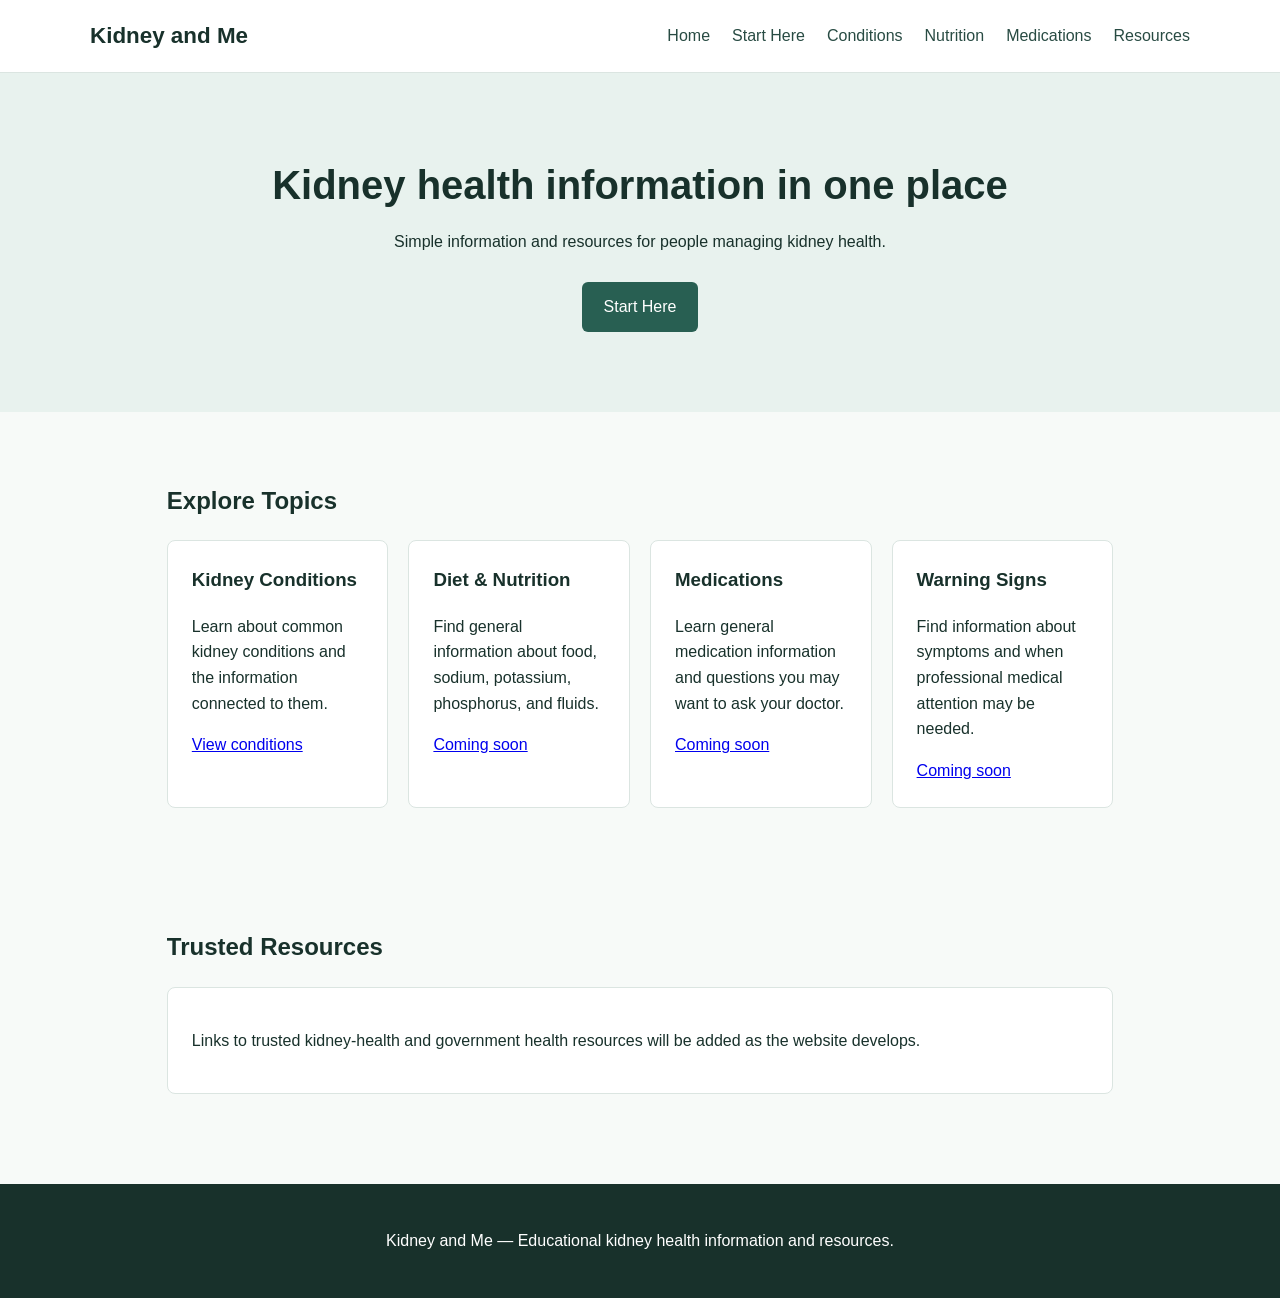
==== index.html @ fc875deb "Add Kidney and Me home page" ====
<!DOCTYPE html><html lang="en"><head><meta charset="UTF-8"><meta name="viewport" content="width=device-width,initial-scale=1.0"><title>Kidney and Me | Home</title><link rel="stylesheet" href="styles.css"></head><body><header><nav class="nav"><a class="logo" href="index.html">Kidney and Me</a><ul class="nav-links"><li><a href="index.html">Home</a></li><li><a href="start-here.html">Start Here</a></li><li><a href="conditions.html">Conditions</a></li><li><a href="#">Nutrition</a></li><li><a href="#">Medications</a></li><li><a href="#">Resources</a></li></ul></nav></header><main><section class="hero"><h1>Kidney health information in one place</h1><p>Simple information and resources for people managing kidney health.</p><a class="button" href="start-here.html">Start Here</a></section><section class="container"><h2>Explore Topics</h2><div class="grid"><article class="card"><h3>Kidney Conditions</h3><p>Learn about common kidney conditions and the information connected to them.</p><a href="conditions.html">View conditions</a></article><article class="card"><h3>Diet &amp; Nutrition</h3><p>Find general information about food, sodium, potassium, phosphorus, and fluids.</p><a href="#">Coming soon</a></article><article class="card"><h3>Medications</h3><p>Learn general medication information and questions you may want to ask your doctor.</p><a href="#">Coming soon</a></article><article class="card"><h3>Warning Signs</h3><p>Find information about symptoms and when professional medical attention may be needed.</p><a href="#">Coming soon</a></article></div></section><section class="container"><h2>Trusted Resources</h2><div class="card"><p>Links to trusted kidney-health and government health resources will be added as the website develops.</p></div></section></main><footer><p>Kidney and Me — Educational kidney health information and resources.</p></footer></body></html>
---- styles.css ----
*{box-sizing:border-box}body{margin:0;font-family:Arial,sans-serif;color:#18312b;background:#f7faf8;line-height:1.6}header{background:#fff;border-bottom:1px solid #dbe5e1;padding:18px 6%}.nav{max-width:1100px;margin:auto;display:flex;align-items:center;justify-content:space-between;gap:24px}.logo{font-size:1.4rem;font-weight:700;color:#18312b;text-decoration:none}.nav-links{display:flex;gap:22px;list-style:none;margin:0;padding:0}.nav-links a{color:#284b43;text-decoration:none}.nav-links a:hover{text-decoration:underline}.hero{padding:80px 6%;text-align:center;background:#e8f2ee}.hero h1{font-size:2.5rem;margin:0 0 12px}.hero p{max-width:650px;margin:0 auto 28px}.button{display:inline-block;background:#285f52;color:white;text-decoration:none;padding:12px 22px;border-radius:6px}.container{max-width:1100px;margin:auto;padding:50px 6%}.grid{display:grid;grid-template-columns:repeat(auto-fit,minmax(220px,1fr));gap:20px}.card{background:#fff;border:1px solid #dbe5e1;border-radius:8px;padding:24px}.card h2,.card h3{margin-top:0}.quick-links{display:flex;flex-wrap:wrap;gap:10px;margin:20px 0 30px}.quick-links a{background:#e8f2ee;color:#18312b;padding:8px 14px;border-radius:20px;text-decoration:none}.notice{margin-top:30px;padding:18px;background:#fff7df;border-left:4px solid #8a6b16}.related a{margin-right:14px;color:#285f52}footer{text-align:center;padding:28px;background:#18312b;color:#fff;margin-top:40px}@media(max-width:700px){.nav{align-items:flex-start;flex-direction:column}.nav-links{flex-wrap:wrap;gap:12px}.hero{padding:55px 6%}.hero h1{font-size:2rem}}
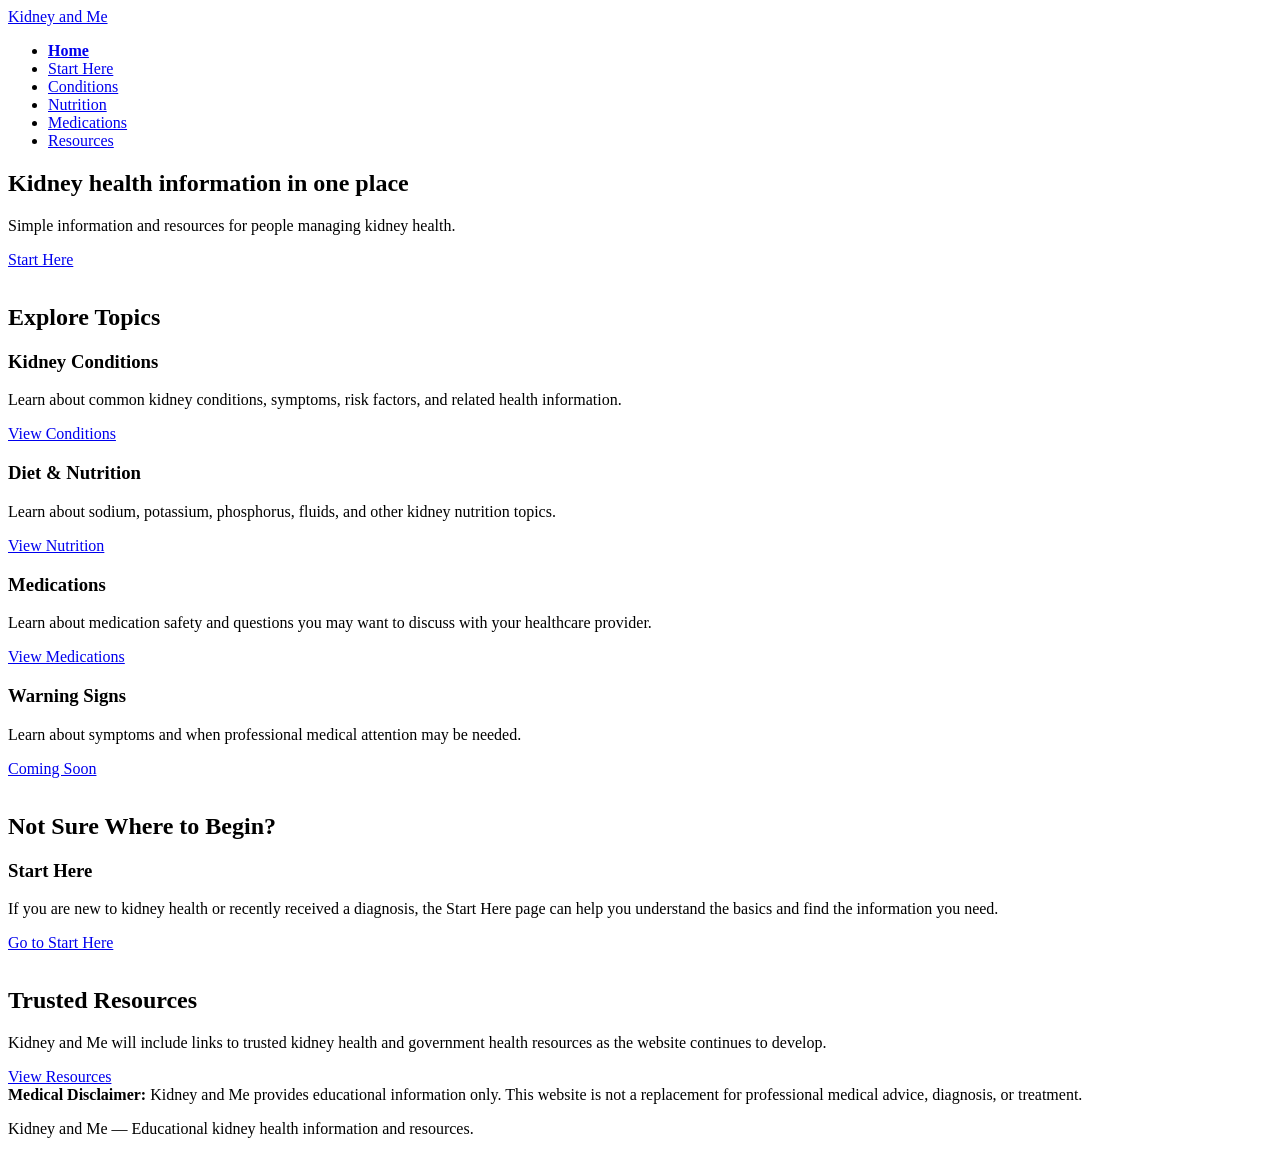
==== commit 70fd0ec2: "Revise homepage navigation and content Updated navigation links and improved content clarity through" ====
--- a/index.html
+++ b/index.html
@@ -1 +1,156 @@
-<!DOCTYPE html><html lang="en"><head><meta charset="UTF-8"><meta name="viewport" content="width=device-width,initial-scale=1.0"><title>Kidney and Me | Home</title><link rel="stylesheet" href="styles.css"></head><body><header><nav class="nav"><a class="logo" href="index.html">Kidney and Me</a><ul class="nav-links"><li><a href="index.html">Home</a></li><li><a href="start-here.html">Start Here</a></li><li><a href="conditions.html">Conditions</a></li><li><a href="#">Nutrition</a></li><li><a href="#">Medications</a></li><li><a href="#">Resources</a></li></ul></nav></header><main><section class="hero"><h1>Kidney health information in one place</h1><p>Simple information and resources for people managing kidney health.</p><a class="button" href="start-here.html">Start Here</a></section><section class="container"><h2>Explore Topics</h2><div class="grid"><article class="card"><h3>Kidney Conditions</h3><p>Learn about common kidney conditions and the information connected to them.</p><a href="conditions.html">View conditions</a></article><article class="card"><h3>Diet &amp; Nutrition</h3><p>Find general information about food, sodium, potassium, phosphorus, and fluids.</p><a href="#">Coming soon</a></article><article class="card"><h3>Medications</h3><p>Learn general medication information and questions you may want to ask your doctor.</p><a href="#">Coming soon</a></article><article class="card"><h3>Warning Signs</h3><p>Find information about symptoms and when professional medical attention may be needed.</p><a href="#">Coming soon</a></article></div></section><section class="container"><h2>Trusted Resources</h2><div class="card"><p>Links to trusted kidney-health and government health resources will be added as the website develops.</p></div></section></main><footer><p>Kidney and Me — Educational kidney health information and resources.</p></footer></body></html>+<!DOCTYPE html>
+<html lang="en">
+<head>
+    <meta charset="UTF-8">
+    <meta name="viewport" content="width=device-width, initial-scale=1.0">
+    <title>Kidney and Me | Home</title>
+    <link rel="stylesheet" href="styles.css">
+</head>
+
+<body>
+
+    <header>
+        <nav class="nav">
+            <a class="logo" href="index.html">Kidney and Me</a>
+
+            <ul class="nav-links">
+                <li><a href="index.html" aria-current="page">Home</a></li>
+                <li><a href="start-here.html">Start Here</a></li>
+                <li><a href="conditions.html">Conditions</a></li>
+                <li><a href="nutrition.html">Nutrition</a></li>
+                <li><a href="medications.html">Medications</a></li>
+                <li><a href="#">Resources</a></li>
+            </ul>
+        </nav>
+    </header>
+
+
+    <main>
+
+        <section class="hero">
+            <h1>Kidney health information in one place</h1>
+
+            <p>
+                Simple information and resources for people managing
+                kidney health.
+            </p>
+
+            <a class="button" href="start-here.html">Start Here</a>
+        </section>
+
+
+        <section class="container">
+
+            <h2>Explore Topics</h2>
+
+            <div class="grid">
+
+                <article class="card">
+                    <h3>Kidney Conditions</h3>
+
+                    <p>
+                        Learn about common kidney conditions, symptoms,
+                        risk factors, and related health information.
+                    </p>
+
+                    <a href="conditions.html">View Conditions</a>
+                </article>
+
+
+                <article class="card">
+                    <h3>Diet &amp; Nutrition</h3>
+
+                    <p>
+                        Learn about sodium, potassium, phosphorus, fluids,
+                        and other kidney nutrition topics.
+                    </p>
+
+                    <a href="nutrition.html">View Nutrition</a>
+                </article>
+
+
+                <article class="card">
+                    <h3>Medications</h3>
+
+                    <p>
+                        Learn about medication safety and questions you
+                        may want to discuss with your healthcare provider.
+                    </p>
+
+                    <a href="medications.html">View Medications</a>
+                </article>
+
+
+                <article class="card">
+                    <h3>Warning Signs</h3>
+
+                    <p>
+                        Learn about symptoms and when professional medical
+                        attention may be needed.
+                    </p>
+
+                    <a href="#">Coming Soon</a>
+                </article>
+
+            </div>
+        </section>
+
+
+        <section class="container">
+
+            <h2>Not Sure Where to Begin?</h2>
+
+            <div class="card">
+                <h3>Start Here</h3>
+
+                <p>
+                    If you are new to kidney health or recently received
+                    a diagnosis, the Start Here page can help you understand
+                    the basics and find the information you need.
+                </p>
+
+                <a href="start-here.html">Go to Start Here</a>
+            </div>
+
+        </section>
+
+
+        <section class="container">
+
+            <h2>Trusted Resources</h2>
+
+            <div class="card">
+                <p>
+                    Kidney and Me will include links to trusted kidney
+                    health and government health resources as the website
+                    continues to develop.
+                </p>
+
+                <a href="#">View Resources</a>
+            </div>
+
+        </section>
+
+
+        <section class="container">
+
+            <div class="notice">
+                <strong>Medical Disclaimer:</strong>
+                Kidney and Me provides educational information only.
+                This website is not a replacement for professional medical
+                advice, diagnosis, or treatment.
+            </div>
+
+        </section>
+
+    </main>
+
+
+    <footer>
+        <p>
+            Kidney and Me — Educational kidney health information and resources.
+        </p>
+    </footer>
+
+</body>
+</html>
--- a/styles.css
+++ b/styles.css
@@ -1 +1,28 @@
-*{box-sizing:border-box}body{margin:0;font-family:Arial,sans-serif;color:#18312b;background:#f7faf8;line-height:1.6}header{background:#fff;border-bottom:1px solid #dbe5e1;padding:18px 6%}.nav{max-width:1100px;margin:auto;display:flex;align-items:center;justify-content:space-between;gap:24px}.logo{font-size:1.4rem;font-weight:700;color:#18312b;text-decoration:none}.nav-links{display:flex;gap:22px;list-style:none;margin:0;padding:0}.nav-links a{color:#284b43;text-decoration:none}.nav-links a:hover{text-decoration:underline}.hero{padding:80px 6%;text-align:center;background:#e8f2ee}.hero h1{font-size:2.5rem;margin:0 0 12px}.hero p{max-width:650px;margin:0 auto 28px}.button{display:inline-block;background:#285f52;color:white;text-decoration:none;padding:12px 22px;border-radius:6px}.container{max-width:1100px;margin:auto;padding:50px 6%}.grid{display:grid;grid-template-columns:repeat(auto-fit,minmax(220px,1fr));gap:20px}.card{background:#fff;border:1px solid #dbe5e1;border-radius:8px;padding:24px}.card h2,.card h3{margin-top:0}.quick-links{display:flex;flex-wrap:wrap;gap:10px;margin:20px 0 30px}.quick-links a{background:#e8f2ee;color:#18312b;padding:8px 14px;border-radius:20px;text-decoration:none}.notice{margin-top:30px;padding:18px;background:#fff7df;border-left:4px solid #8a6b16}.related a{margin-right:14px;color:#285f52}footer{text-align:center;padding:28px;background:#18312b;color:#fff;margin-top:40px}@media(max-width:700px){.nav{align-items:flex-start;flex-direction:column}.nav-links{flex-wrap:wrap;gap:12px}.hero{padding:55px 6%}.hero h1{font-size:2rem}}+/* Section Headings */
+
+main section > h2 {
+    margin-top: 35px;
+}
+
+
+/* Details Focus Accessibility */
+
+summary:focus {
+    outline: 3px solid #8fb9ad;
+    outline-offset: 4px;
+}
+
+
+/* Better Card Spacing */
+
+.conditions-grid .card {
+    min-height: 180px;
+}
+
+
+/* Active Navigation */
+
+.nav-links a[aria-current="page"] {
+    font-weight: bold;
+    text-decoration: underline;
+}
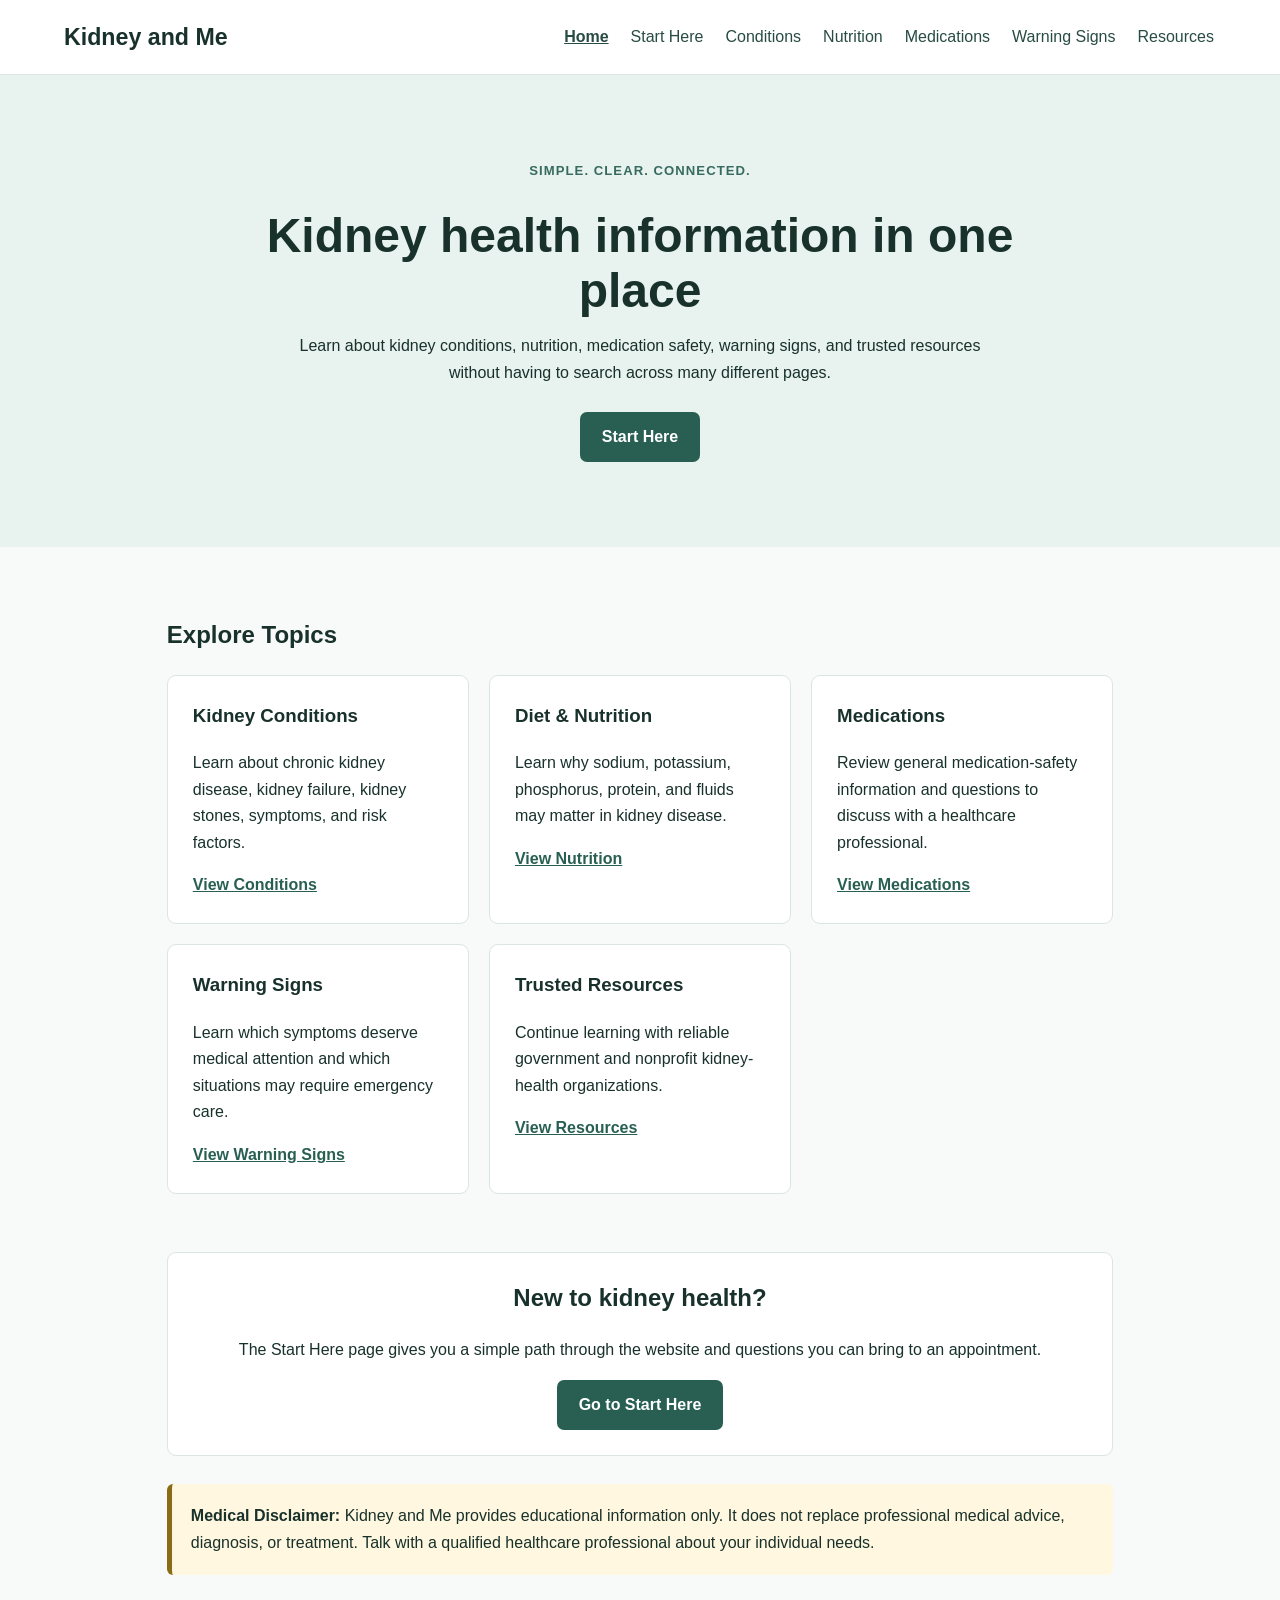
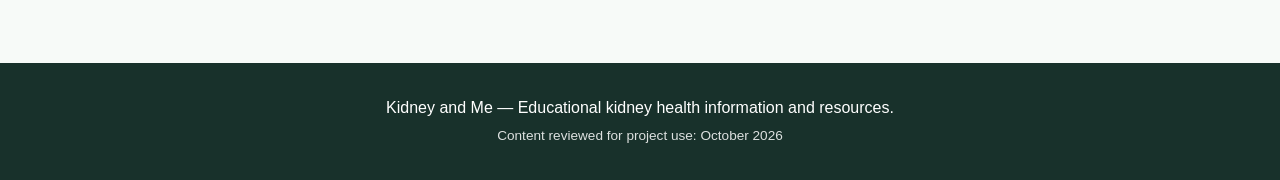
==== commit ad05a395: "Enhance index.html with SEO and accessibility improvements Added meta description for SEO and improv" ====
--- a/index.html
+++ b/index.html
@@ -3,154 +3,53 @@
 <head>
     <meta charset="UTF-8">
     <meta name="viewport" content="width=device-width, initial-scale=1.0">
+    <meta name="description" content="Kidney and Me provides simple educational kidney health information and trusted resources.">
     <title>Kidney and Me | Home</title>
     <link rel="stylesheet" href="styles.css">
 </head>
-
 <body>
-
+    <a class="skip-link" href="#main-content">Skip to main content</a>
     <header>
-        <nav class="nav">
+        <nav class="nav" aria-label="Main navigation">
             <a class="logo" href="index.html">Kidney and Me</a>
-
             <ul class="nav-links">
                 <li><a href="index.html" aria-current="page">Home</a></li>
                 <li><a href="start-here.html">Start Here</a></li>
                 <li><a href="conditions.html">Conditions</a></li>
                 <li><a href="nutrition.html">Nutrition</a></li>
                 <li><a href="medications.html">Medications</a></li>
-                <li><a href="#">Resources</a></li>
+                <li><a href="warning-signs.html">Warning Signs</a></li>
+                <li><a href="resources.html">Resources</a></li>
             </ul>
         </nav>
     </header>
-
-
-    <main>
-
+    <main id="main-content">
         <section class="hero">
+            <p class="eyebrow">Simple. Clear. Connected.</p>
             <h1>Kidney health information in one place</h1>
-
-            <p>
-                Simple information and resources for people managing
-                kidney health.
-            </p>
-
+            <p>Learn about kidney conditions, nutrition, medication safety, warning signs, and trusted resources without having to search across many different pages.</p>
             <a class="button" href="start-here.html">Start Here</a>
         </section>
-
-
         <section class="container">
-
             <h2>Explore Topics</h2>
-
             <div class="grid">
-
-                <article class="card">
-                    <h3>Kidney Conditions</h3>
-
-                    <p>
-                        Learn about common kidney conditions, symptoms,
-                        risk factors, and related health information.
-                    </p>
-
-                    <a href="conditions.html">View Conditions</a>
-                </article>
-
-
-                <article class="card">
-                    <h3>Diet &amp; Nutrition</h3>
-
-                    <p>
-                        Learn about sodium, potassium, phosphorus, fluids,
-                        and other kidney nutrition topics.
-                    </p>
-
-                    <a href="nutrition.html">View Nutrition</a>
-                </article>
-
-
-                <article class="card">
-                    <h3>Medications</h3>
-
-                    <p>
-                        Learn about medication safety and questions you
-                        may want to discuss with your healthcare provider.
-                    </p>
-
-                    <a href="medications.html">View Medications</a>
-                </article>
-
-
-                <article class="card">
-                    <h3>Warning Signs</h3>
-
-                    <p>
-                        Learn about symptoms and when professional medical
-                        attention may be needed.
-                    </p>
-
-                    <a href="#">Coming Soon</a>
-                </article>
-
+                <article class="card"><h3>Kidney Conditions</h3><p>Learn about chronic kidney disease, kidney failure, kidney stones, symptoms, and risk factors.</p><a href="conditions.html">View Conditions</a></article>
+                <article class="card"><h3>Diet &amp; Nutrition</h3><p>Learn why sodium, potassium, phosphorus, protein, and fluids may matter in kidney disease.</p><a href="nutrition.html">View Nutrition</a></article>
+                <article class="card"><h3>Medications</h3><p>Review general medication-safety information and questions to discuss with a healthcare professional.</p><a href="medications.html">View Medications</a></article>
+                <article class="card"><h3>Warning Signs</h3><p>Learn which symptoms deserve medical attention and which situations may require emergency care.</p><a href="warning-signs.html">View Warning Signs</a></article>
+                <article class="card"><h3>Trusted Resources</h3><p>Continue learning with reliable government and nonprofit kidney-health organizations.</p><a href="resources.html">View Resources</a></article>
             </div>
         </section>
-
-
-        <section class="container">
-
-            <h2>Not Sure Where to Begin?</h2>
-
-            <div class="card">
-                <h3>Start Here</h3>
-
-                <p>
-                    If you are new to kidney health or recently received
-                    a diagnosis, the Start Here page can help you understand
-                    the basics and find the information you need.
-                </p>
-
-                <a href="start-here.html">Go to Start Here</a>
-            </div>
-
+        <section class="container compact-section">
+            <div class="card callout"><h2>New to kidney health?</h2><p>The Start Here page gives you a simple path through the website and questions you can bring to an appointment.</p><a class="button" href="start-here.html">Go to Start Here</a></div>
+            <div class="notice">
+            <strong>Medical Disclaimer:</strong> Kidney and Me provides educational information only. It does not replace professional medical advice, diagnosis, or treatment. Talk with a qualified healthcare professional about your individual needs.
+        </div>
         </section>
-
-
-        <section class="container">
-
-            <h2>Trusted Resources</h2>
-
-            <div class="card">
-                <p>
-                    Kidney and Me will include links to trusted kidney
-                    health and government health resources as the website
-                    continues to develop.
-                </p>
-
-                <a href="#">View Resources</a>
-            </div>
-
-        </section>
-
-
-        <section class="container">
-
-            <div class="notice">
-                <strong>Medical Disclaimer:</strong>
-                Kidney and Me provides educational information only.
-                This website is not a replacement for professional medical
-                advice, diagnosis, or treatment.
-            </div>
-
-        </section>
-
     </main>
-
-
     <footer>
-        <p>
-            Kidney and Me — Educational kidney health information and resources.
-        </p>
+        <p>Kidney and Me — Educational kidney health information and resources.</p>
+        <p class="reviewed">Content reviewed for project use: October 2026</p>
     </footer>
-
 </body>
 </html>
--- a/styles.css
+++ b/styles.css
@@ -1,28 +1 @@
-/* Section Headings */
-
-main section > h2 {
-    margin-top: 35px;
-}
-
-
-/* Details Focus Accessibility */
-
-summary:focus {
-    outline: 3px solid #8fb9ad;
-    outline-offset: 4px;
-}
-
-
-/* Better Card Spacing */
-
-.conditions-grid .card {
-    min-height: 180px;
-}
-
-
-/* Active Navigation */
-
-.nav-links a[aria-current="page"] {
-    font-weight: bold;
-    text-decoration: underline;
-}
+*{box-sizing:border-box}html{scroll-behavior:smooth}body{margin:0;font-family:Arial,sans-serif;color:#18312b;background:#f7faf8;line-height:1.65}a{color:#285f52}.skip-link{position:absolute;left:-9999px;top:0;background:#fff;color:#18312b;padding:10px;z-index:100}.skip-link:focus{left:10px;top:10px}.nav{max-width:1180px;margin:auto;display:flex;align-items:center;justify-content:space-between;gap:24px}.logo{font-size:1.45rem;font-weight:700;color:#18312b;text-decoration:none;white-space:nowrap}header{background:#fff;border-bottom:1px solid #dbe5e1;padding:18px 5%}.nav-links{display:flex;gap:18px;list-style:none;margin:0;padding:0;flex-wrap:wrap}.nav-links a{text-decoration:none;color:#284b43;padding:6px 2px}.nav-links a:hover,.nav-links a:focus,.nav-links a[aria-current="page"]{text-decoration:underline;font-weight:700}.hero{padding:85px 6%;text-align:center;background:#e8f2ee}.hero h1{font-size:clamp(2rem,5vw,3rem);line-height:1.15;margin:5px auto 15px;max-width:800px}.hero p{max-width:720px;margin:0 auto 26px}.eyebrow{text-transform:uppercase;letter-spacing:.08em;font-weight:700;font-size:.82rem;color:#376b5f}.button{display:inline-block;background:#285f52;color:#fff;text-decoration:none;padding:12px 22px;border-radius:7px;font-weight:700}.button:hover,.button:focus{background:#183f36}.container{max-width:1100px;margin:auto;padding:48px 6%}.compact-section{padding-top:10px}.page-intro{margin-bottom:25px}.page-intro h1{font-size:clamp(2rem,5vw,2.6rem);line-height:1.2;margin:4px 0 10px}.page-intro p{max-width:760px}.grid,.conditions-grid{display:grid;grid-template-columns:repeat(auto-fit,minmax(230px,1fr));gap:20px}.card,.condition-section{background:#fff;border:1px solid #dbe5e1;border-radius:9px;padding:25px}.card h2,.card h3,.condition-section h2{margin-top:0}.card a{font-weight:700}.callout{text-align:center}.quick-links{display:flex;flex-wrap:wrap;gap:10px;margin:20px 0 34px}.quick-links a{background:#e8f2ee;color:#18312b;padding:9px 15px;border-radius:22px;text-decoration:none}.quick-links a:hover,.quick-links a:focus{background:#d6e8e1}.condition-section{margin:28px 0}.condition-section details,.card details{border-top:1px solid #dbe5e1;padding:14px 0}.condition-section details:last-of-type{border-bottom:1px solid #dbe5e1}summary{cursor:pointer;font-weight:700;color:#285f52}summary:focus{outline:3px solid #8fb9ad;outline-offset:4px}.details-content{padding:8px 8px 2px 0}.related{margin-top:22px}.related strong{display:block;margin-bottom:8px}.related a{display:inline-block;margin:0 14px 7px 0}.notice,.alert-box,.emergency-box{margin-top:28px;padding:19px;border-radius:6px}.notice{background:#fff7df;border-left:5px solid #8a6b16}.alert-box{background:#eef5f2;border-left:5px solid #285f52}.emergency-box{background:#fff0f0;border:2px solid #9b2c2c}.emergency-box h2{margin-top:0;color:#7c2020}footer{text-align:center;padding:28px;background:#18312b;color:#fff;margin-top:40px}footer p{margin:4px}.reviewed{font-size:.85rem;opacity:.85}@media(max-width:820px){.nav{align-items:flex-start;flex-direction:column}.nav-links{gap:10px 15px}}@media(max-width:600px){header{padding:16px 5%}.hero{padding:55px 6%}.container{padding:36px 6%}.quick-links{flex-direction:column;align-items:stretch}.quick-links a{text-align:center}.card,.condition-section{padding:20px}}
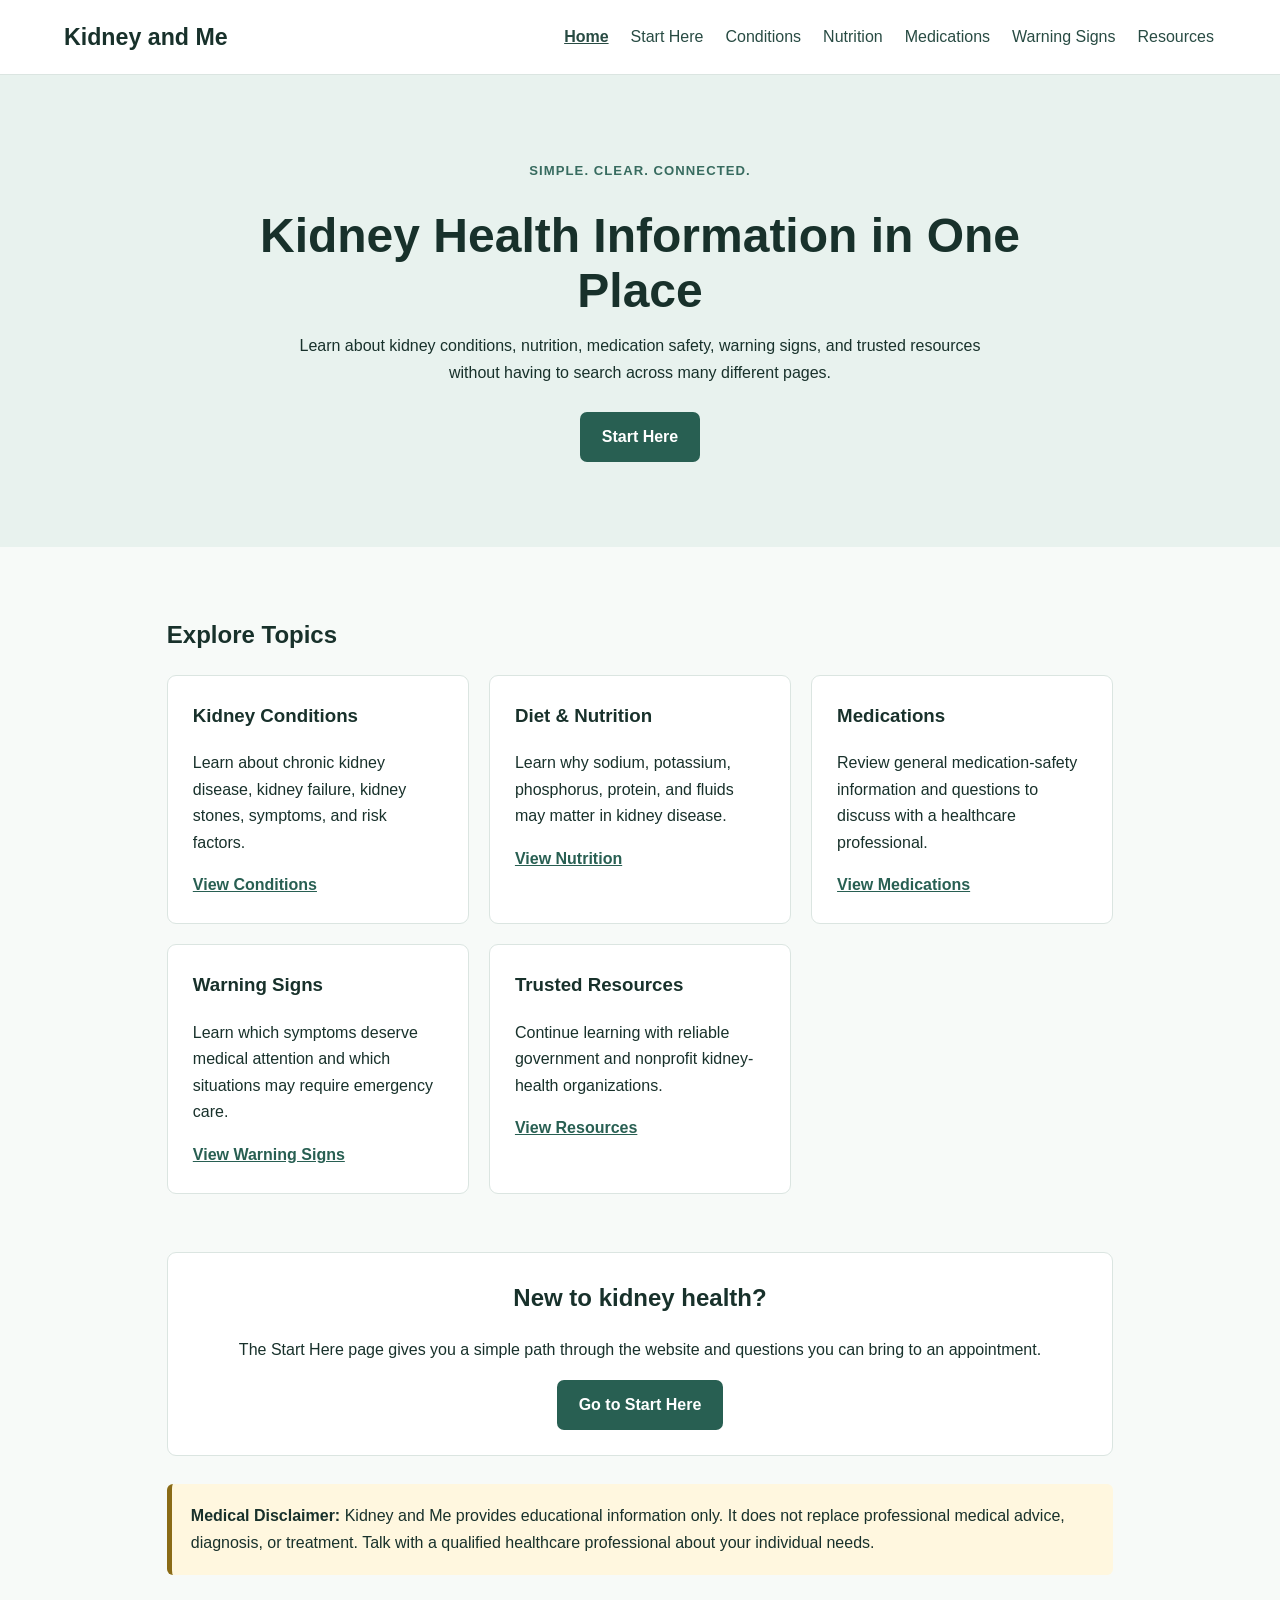
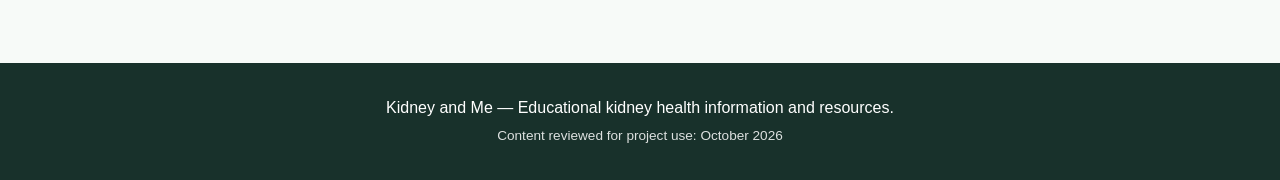
==== commit bdc3678f: "Update heading to improve capitalization" ====
--- a/index.html
+++ b/index.html
@@ -26,7 +26,7 @@
     <main id="main-content">
         <section class="hero">
             <p class="eyebrow">Simple. Clear. Connected.</p>
-            <h1>Kidney health information in one place</h1>
+            <h1>Kidney Health Information in One Place</h1>
             <p>Learn about kidney conditions, nutrition, medication safety, warning signs, and trusted resources without having to search across many different pages.</p>
             <a class="button" href="start-here.html">Start Here</a>
         </section>
--- a/styles.css
+++ b/styles.css
@@ -1 +1,364 @@
-*{box-sizing:border-box}html{scroll-behavior:smooth}body{margin:0;font-family:Arial,sans-serif;color:#18312b;background:#f7faf8;line-height:1.65}a{color:#285f52}.skip-link{position:absolute;left:-9999px;top:0;background:#fff;color:#18312b;padding:10px;z-index:100}.skip-link:focus{left:10px;top:10px}.nav{max-width:1180px;margin:auto;display:flex;align-items:center;justify-content:space-between;gap:24px}.logo{font-size:1.45rem;font-weight:700;color:#18312b;text-decoration:none;white-space:nowrap}header{background:#fff;border-bottom:1px solid #dbe5e1;padding:18px 5%}.nav-links{display:flex;gap:18px;list-style:none;margin:0;padding:0;flex-wrap:wrap}.nav-links a{text-decoration:none;color:#284b43;padding:6px 2px}.nav-links a:hover,.nav-links a:focus,.nav-links a[aria-current="page"]{text-decoration:underline;font-weight:700}.hero{padding:85px 6%;text-align:center;background:#e8f2ee}.hero h1{font-size:clamp(2rem,5vw,3rem);line-height:1.15;margin:5px auto 15px;max-width:800px}.hero p{max-width:720px;margin:0 auto 26px}.eyebrow{text-transform:uppercase;letter-spacing:.08em;font-weight:700;font-size:.82rem;color:#376b5f}.button{display:inline-block;background:#285f52;color:#fff;text-decoration:none;padding:12px 22px;border-radius:7px;font-weight:700}.button:hover,.button:focus{background:#183f36}.container{max-width:1100px;margin:auto;padding:48px 6%}.compact-section{padding-top:10px}.page-intro{margin-bottom:25px}.page-intro h1{font-size:clamp(2rem,5vw,2.6rem);line-height:1.2;margin:4px 0 10px}.page-intro p{max-width:760px}.grid,.conditions-grid{display:grid;grid-template-columns:repeat(auto-fit,minmax(230px,1fr));gap:20px}.card,.condition-section{background:#fff;border:1px solid #dbe5e1;border-radius:9px;padding:25px}.card h2,.card h3,.condition-section h2{margin-top:0}.card a{font-weight:700}.callout{text-align:center}.quick-links{display:flex;flex-wrap:wrap;gap:10px;margin:20px 0 34px}.quick-links a{background:#e8f2ee;color:#18312b;padding:9px 15px;border-radius:22px;text-decoration:none}.quick-links a:hover,.quick-links a:focus{background:#d6e8e1}.condition-section{margin:28px 0}.condition-section details,.card details{border-top:1px solid #dbe5e1;padding:14px 0}.condition-section details:last-of-type{border-bottom:1px solid #dbe5e1}summary{cursor:pointer;font-weight:700;color:#285f52}summary:focus{outline:3px solid #8fb9ad;outline-offset:4px}.details-content{padding:8px 8px 2px 0}.related{margin-top:22px}.related strong{display:block;margin-bottom:8px}.related a{display:inline-block;margin:0 14px 7px 0}.notice,.alert-box,.emergency-box{margin-top:28px;padding:19px;border-radius:6px}.notice{background:#fff7df;border-left:5px solid #8a6b16}.alert-box{background:#eef5f2;border-left:5px solid #285f52}.emergency-box{background:#fff0f0;border:2px solid #9b2c2c}.emergency-box h2{margin-top:0;color:#7c2020}footer{text-align:center;padding:28px;background:#18312b;color:#fff;margin-top:40px}footer p{margin:4px}.reviewed{font-size:.85rem;opacity:.85}@media(max-width:820px){.nav{align-items:flex-start;flex-direction:column}.nav-links{gap:10px 15px}}@media(max-width:600px){header{padding:16px 5%}.hero{padding:55px 6%}.container{padding:36px 6%}.quick-links{flex-direction:column;align-items:stretch}.quick-links a{text-align:center}.card,.condition-section{padding:20px}}
+* {
+    box-sizing: border-box;
+}
+
+html {
+    scroll-behavior: smooth;
+}
+
+body {
+    margin: 0;
+    font-family: Arial, sans-serif;
+    color: #18312b;
+    background: #f7faf8;
+    line-height: 1.65;
+}
+
+a {
+    color: #285f52;
+}
+
+
+/* Skip Link */
+
+.skip-link {
+    position: absolute;
+    left: -9999px;
+    top: 0;
+    background: #fff;
+    color: #18312b;
+    padding: 10px;
+    z-index: 100;
+}
+
+.skip-link:focus {
+    left: 10px;
+    top: 10px;
+}
+
+
+/* Header and Navigation */
+
+header {
+    background: #fff;
+    border-bottom: 1px solid #dbe5e1;
+    padding: 18px 5%;
+}
+
+.nav {
+    max-width: 1180px;
+    margin: auto;
+    display: flex;
+    align-items: center;
+    justify-content: space-between;
+    gap: 24px;
+}
+
+.logo {
+    font-size: 1.45rem;
+    font-weight: 700;
+    color: #18312b;
+    text-decoration: none;
+    white-space: nowrap;
+}
+
+.nav-links {
+    display: flex;
+    gap: 18px;
+    list-style: none;
+    margin: 0;
+    padding: 0;
+    flex-wrap: wrap;
+}
+
+.nav-links a {
+    text-decoration: none;
+    color: #284b43;
+    padding: 6px 2px;
+}
+
+.nav-links a:hover,
+.nav-links a:focus,
+.nav-links a[aria-current="page"] {
+    text-decoration: underline;
+    font-weight: 700;
+}
+
+
+/* Hero */
+
+.hero {
+    padding: 85px 6%;
+    text-align: center;
+    background: #e8f2ee;
+}
+
+.hero h1 {
+    font-size: clamp(2rem, 5vw, 3rem);
+    line-height: 1.15;
+    margin: 5px auto 15px;
+    max-width: 800px;
+}
+
+.hero p {
+    max-width: 720px;
+    margin: 0 auto 26px;
+}
+
+.eyebrow {
+    text-transform: uppercase;
+    letter-spacing: .08em;
+    font-weight: 700;
+    font-size: .82rem;
+    color: #376b5f;
+}
+
+
+/* Buttons */
+
+.button {
+    display: inline-block;
+    background: #285f52;
+    color: #fff;
+    text-decoration: none;
+    padding: 12px 22px;
+    border-radius: 7px;
+    font-weight: 700;
+}
+
+.button:hover,
+.button:focus {
+    background: #183f36;
+}
+
+
+/* Main Content */
+
+.container {
+    max-width: 1100px;
+    margin: auto;
+    padding: 48px 6%;
+}
+
+.compact-section {
+    padding-top: 10px;
+}
+
+.page-intro {
+    margin-bottom: 25px;
+}
+
+.page-intro h1 {
+    font-size: clamp(2rem, 5vw, 2.6rem);
+    line-height: 1.2;
+    margin: 4px 0 10px;
+}
+
+.page-intro p {
+    max-width: 760px;
+}
+
+
+/* Grids */
+
+.grid,
+.conditions-grid {
+    display: grid;
+    grid-template-columns: repeat(auto-fit, minmax(230px, 1fr));
+    gap: 20px;
+}
+
+
+/* Cards */
+
+.card,
+.condition-section {
+    background: #fff;
+    border: 1px solid #dbe5e1;
+    border-radius: 9px;
+    padding: 25px;
+}
+
+.card h2,
+.card h3,
+.condition-section h2 {
+    margin-top: 0;
+}
+
+.card a {
+    font-weight: 700;
+}
+
+.callout {
+    text-align: center;
+}
+
+
+/* Quick Links */
+
+.quick-links {
+    display: flex;
+    flex-wrap: wrap;
+    gap: 10px;
+    margin: 20px 0 34px;
+}
+
+.quick-links a {
+    background: #e8f2ee;
+    color: #18312b;
+    padding: 9px 15px;
+    border-radius: 22px;
+    text-decoration: none;
+}
+
+.quick-links a:hover,
+.quick-links a:focus {
+    background: #d6e8e1;
+}
+
+
+/* Condition Sections */
+
+.condition-section {
+    margin: 28px 0;
+}
+
+.condition-section details,
+.card details {
+    border-top: 1px solid #dbe5e1;
+    padding: 14px 0;
+}
+
+.condition-section details:last-of-type {
+    border-bottom: 1px solid #dbe5e1;
+}
+
+summary {
+    cursor: pointer;
+    font-weight: 700;
+    color: #285f52;
+}
+
+summary:focus {
+    outline: 3px solid #8fb9ad;
+    outline-offset: 4px;
+}
+
+.details-content {
+    padding: 8px 8px 2px 0;
+}
+
+
+/* Related Topics */
+
+.related {
+    margin-top: 22px;
+}
+
+.related strong {
+    display: block;
+    margin-bottom: 8px;
+}
+
+.related a {
+    display: inline-block;
+    margin: 0 14px 7px 0;
+}
+
+
+/* Notices and Alerts */
+
+.notice,
+.alert-box,
+.emergency-box {
+    margin-top: 28px;
+    padding: 19px;
+    border-radius: 6px;
+}
+
+.notice {
+    background: #fff7df;
+    border-left: 5px solid #8a6b16;
+}
+
+.alert-box {
+    background: #eef5f2;
+    border-left: 5px solid #285f52;
+}
+
+.emergency-box {
+    background: #fff0f0;
+    border: 2px solid #9b2c2c;
+}
+
+.emergency-box h2 {
+    margin-top: 0;
+    color: #7c2020;
+}
+
+
+/* Footer */
+
+footer {
+    text-align: center;
+    padding: 28px;
+    background: #18312b;
+    color: #fff;
+    margin-top: 40px;
+}
+
+footer p {
+    margin: 4px;
+}
+
+.reviewed {
+    font-size: .85rem;
+    opacity: .85;
+}
+
+
+/* Tablet */
+
+@media (max-width: 820px) {
+
+    .nav {
+        align-items: flex-start;
+        flex-direction: column;
+    }
+
+    .nav-links {
+        gap: 10px 15px;
+    }
+}
+
+
+/* Mobile */
+
+@media (max-width: 600px) {
+
+    header {
+        padding: 16px 5%;
+    }
+
+    .hero {
+        padding: 55px 6%;
+    }
+
+    .container {
+        padding: 36px 6%;
+    }
+
+    .quick-links {
+        flex-direction: column;
+        align-items: stretch;
+    }
+
+    .quick-links a {
+        text-align: center;
+    }
+
+    .card,
+    .condition-section {
+        padding: 20px;
+    }
+}
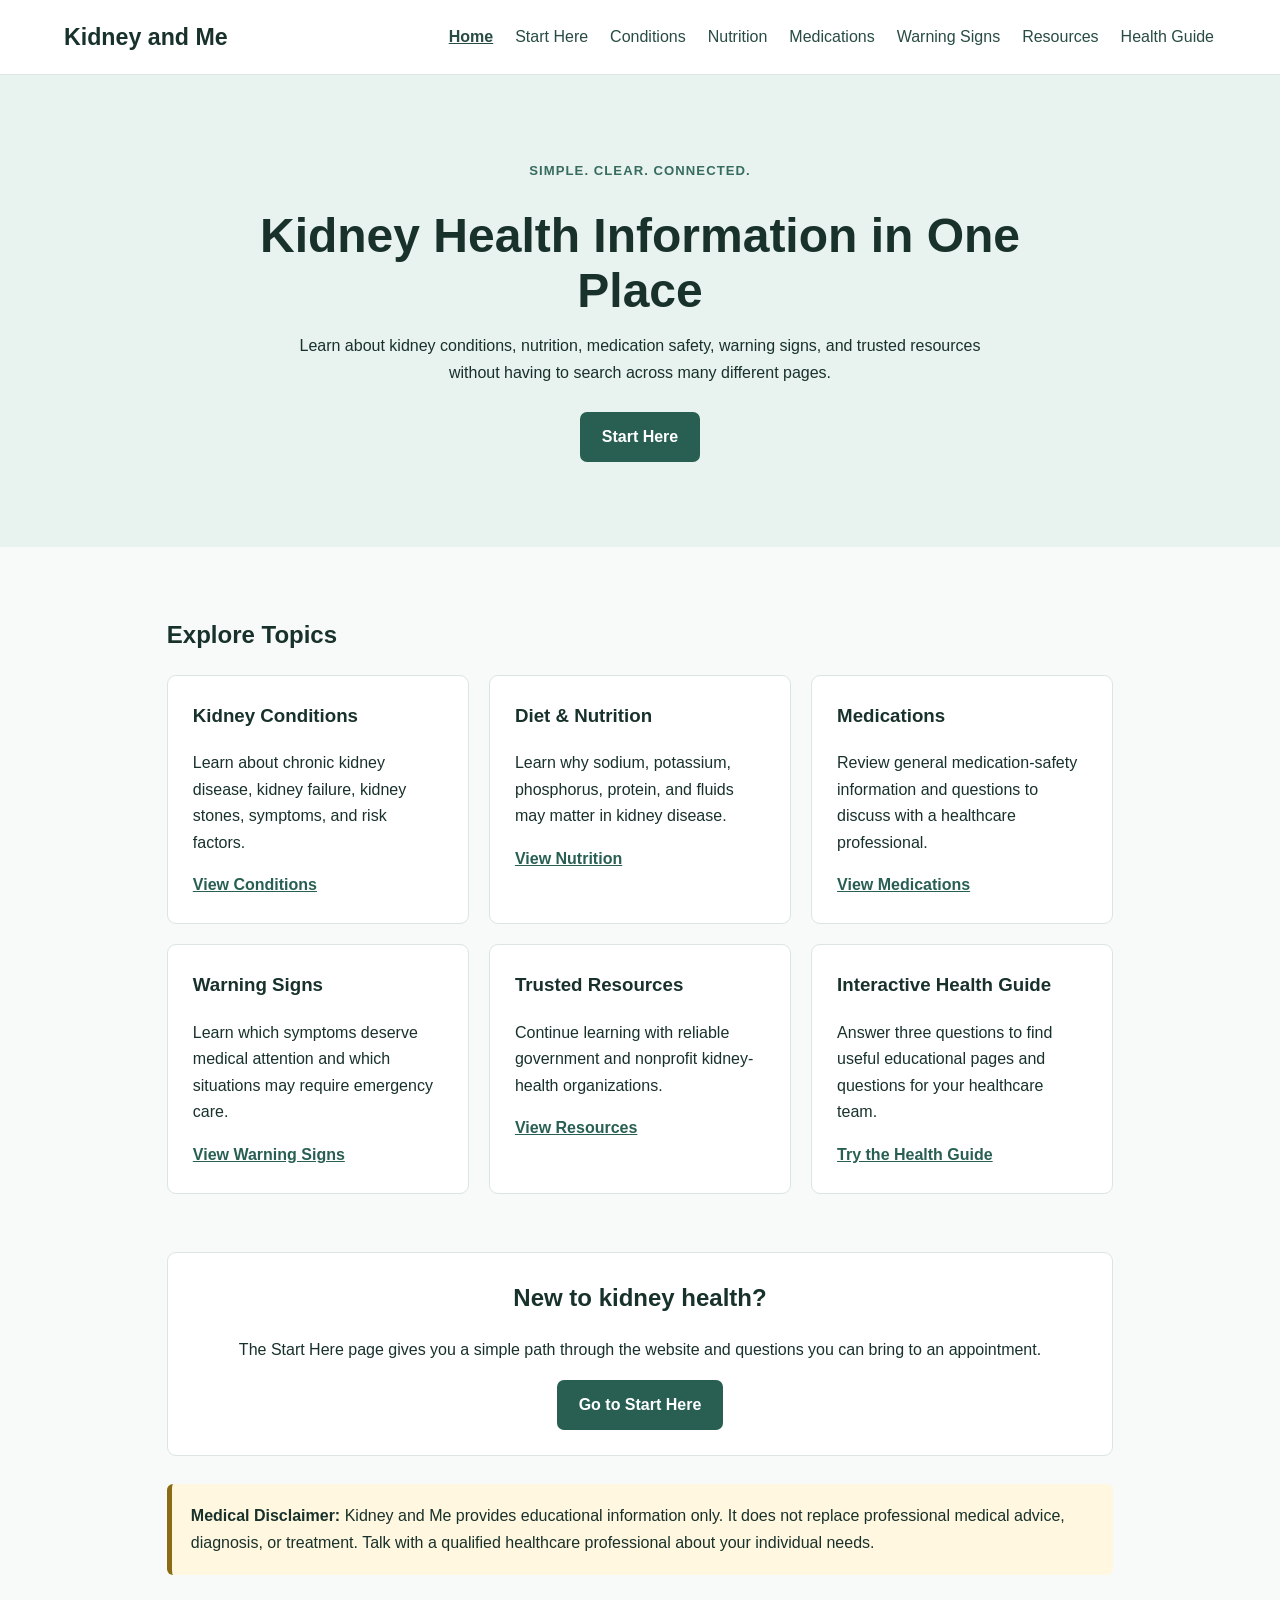
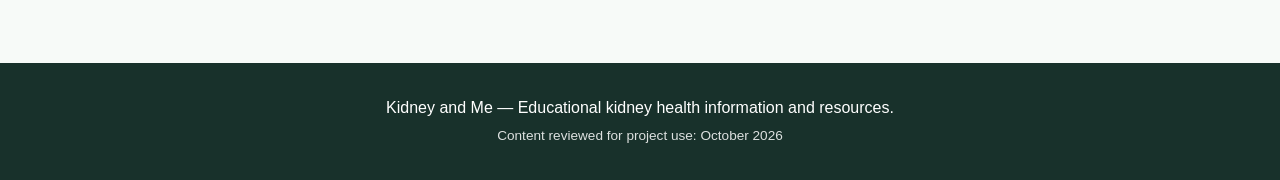
==== commit 90aef0df: "Integrate interactive Health Guide into Kidney and Me" ====
--- a/index.html
+++ b/index.html
@@ -20,6 +20,7 @@
                 <li><a href="medications.html">Medications</a></li>
                 <li><a href="warning-signs.html">Warning Signs</a></li>
                 <li><a href="resources.html">Resources</a></li>
+                <li><a href="health-guide.html">Health Guide</a></li>
             </ul>
         </nav>
     </header>
@@ -38,6 +39,7 @@
                 <article class="card"><h3>Medications</h3><p>Review general medication-safety information and questions to discuss with a healthcare professional.</p><a href="medications.html">View Medications</a></article>
                 <article class="card"><h3>Warning Signs</h3><p>Learn which symptoms deserve medical attention and which situations may require emergency care.</p><a href="warning-signs.html">View Warning Signs</a></article>
                 <article class="card"><h3>Trusted Resources</h3><p>Continue learning with reliable government and nonprofit kidney-health organizations.</p><a href="resources.html">View Resources</a></article>
+                <article class="card"><h3>Interactive Health Guide</h3><p>Answer three questions to find useful educational pages and questions for your healthcare team.</p><a href="health-guide.html">Try the Health Guide</a></article>
             </div>
         </section>
         <section class="container compact-section">
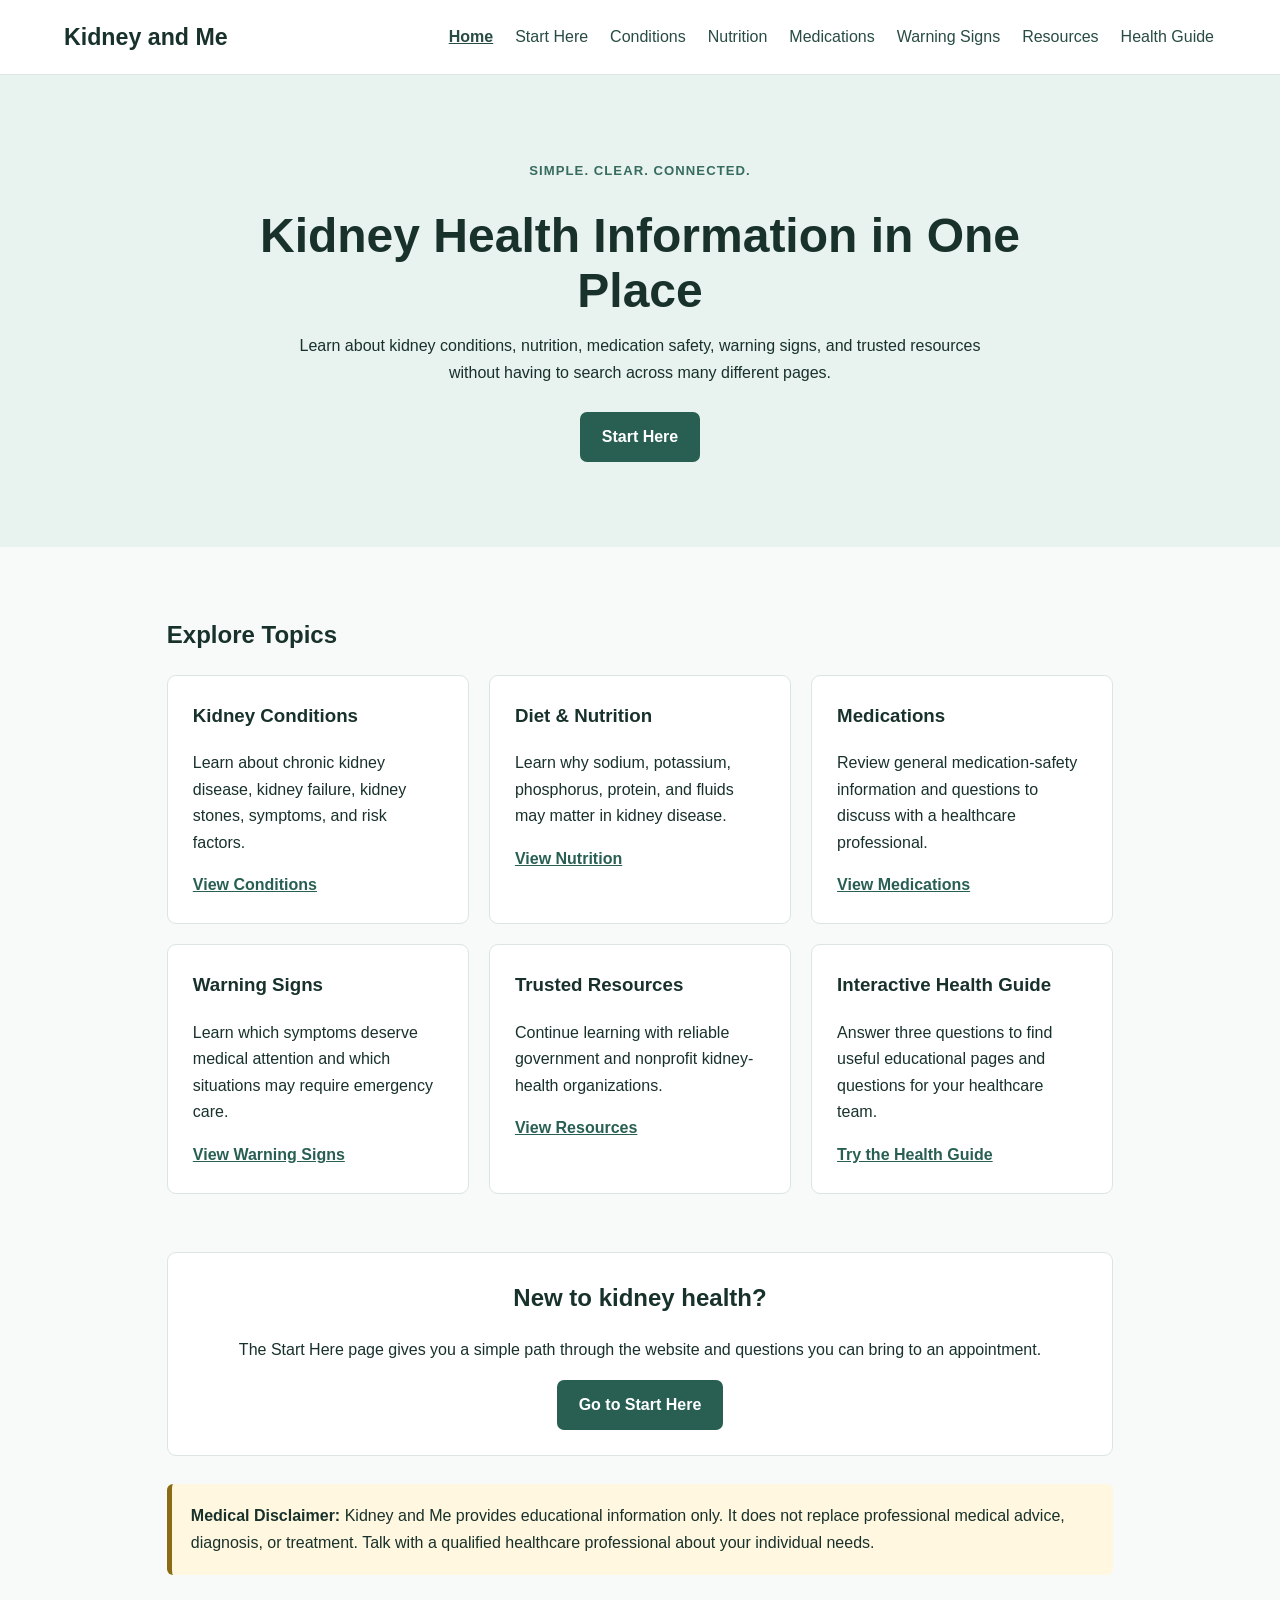
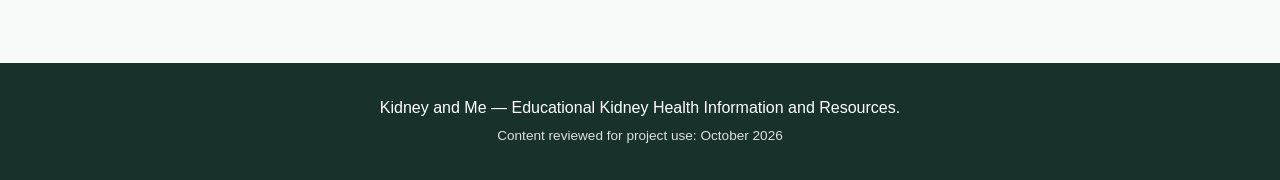
==== commit 23dee65c: "Update footer text for capitalization consistency" ====
--- a/index.html
+++ b/index.html
@@ -50,7 +50,7 @@
         </section>
     </main>
     <footer>
-        <p>Kidney and Me — Educational kidney health information and resources.</p>
+        <p>Kidney and Me — Educational Kidney Health Information and Resources.</p>
         <p class="reviewed">Content reviewed for project use: October 2026</p>
     </footer>
 </body>
--- a/styles.css
+++ b/styles.css
@@ -362,3 +362,20 @@
         padding: 20px;
     }
 }
+
+
+/* Interactive Health Guide */
+.guide-panel{background:#fff;border:1px solid #dbe5e1;border-radius:9px;padding:28px;margin:28px 0}
+.guide-step{border:0;padding:0;margin:0}
+.guide-step legend{font-size:1.2rem;font-weight:700;margin-bottom:16px}
+.guide-step label{display:flex;align-items:center;gap:12px;border:1px solid #cbded6;border-radius:7px;padding:13px;margin:10px 0;cursor:pointer}
+.guide-step label:has(input:checked){background:#e8f2ee;border-color:#285f52}
+.guide-step label:focus-within{outline:3px solid #8fb9ad;outline-offset:2px}
+.guide-step input{width:19px;height:19px;accent-color:#285f52}
+.guide-actions{display:flex;gap:12px;margin-top:22px}
+.guide-actions button,#restart{font:inherit;font-weight:700;border:2px solid #285f52;border-radius:7px;padding:10px 20px;background:#fff;color:#285f52;cursor:pointer}
+#next{background:#285f52;color:#fff}
+#guide-error{color:#9b2c2c;font-weight:700}
+#pages li,#questions li{margin:10px 0}
+[hidden]{display:none!important}
+@media(max-width:600px){.guide-panel{padding:20px}}
